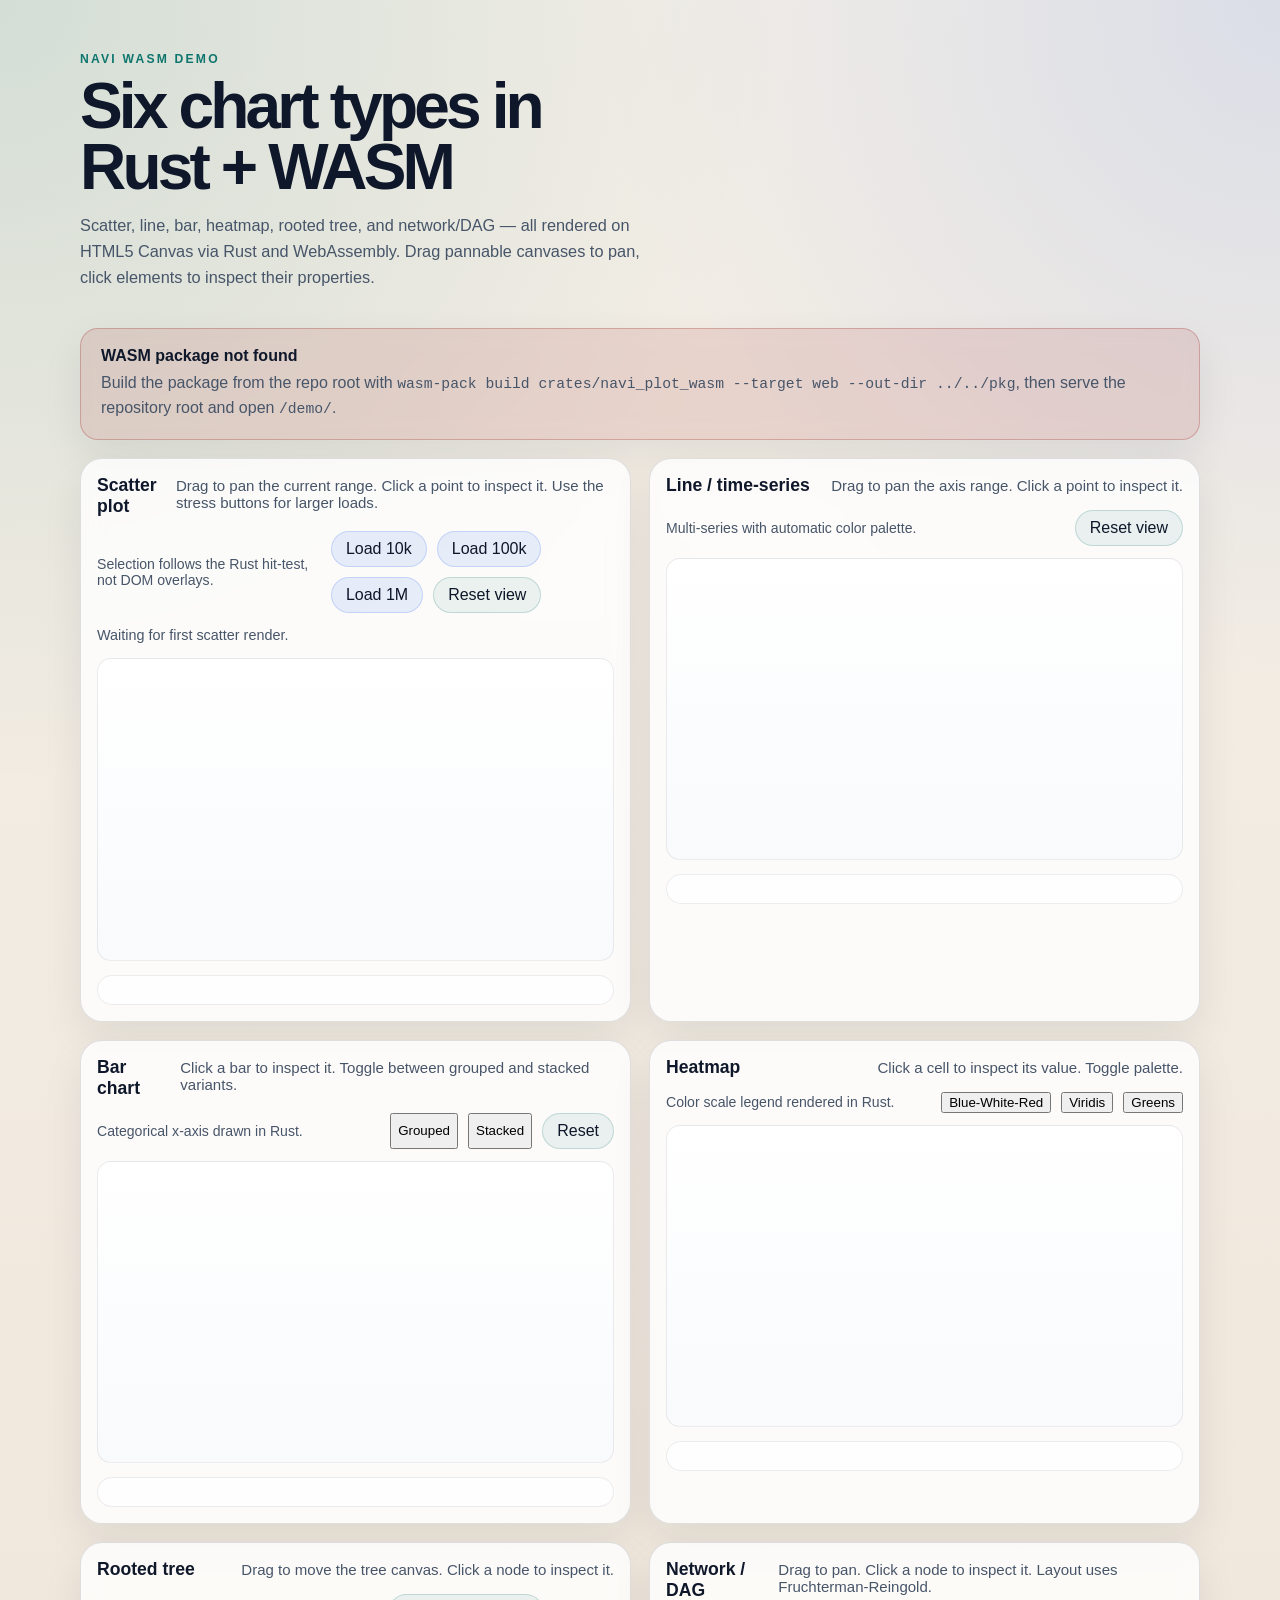
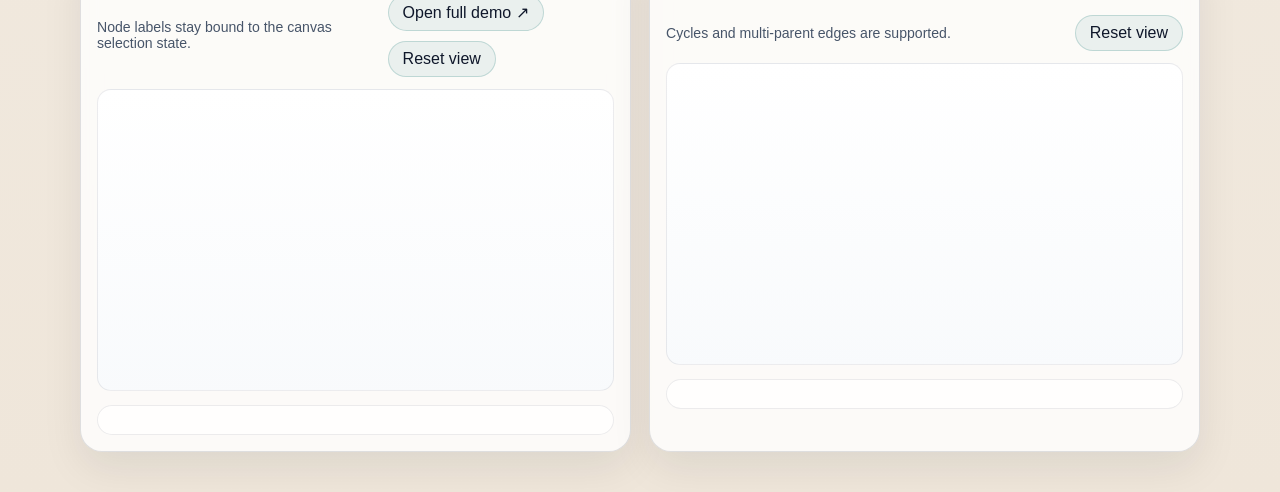
==== demo/index.html @ 3ceff7a8 "feat: add initial navi wasm plotting workspace Includes the core plotting crate, wasm bindings, stat" ====
<!doctype html>
<html lang="en">
  <head>
    <meta charset="utf-8" />
    <meta
      name="viewport"
      content="width=device-width, initial-scale=1, viewport-fit=cover"
    />
    <title>Navi WASM Demo</title>
    <meta
      name="description"
      content="Minimal wasm-pack demo for scatter, line, bar, heatmap, rooted tree, and network plots."
    />
    <link rel="stylesheet" href="./style.css" />
    <script type="module" src="./main.js"></script>
  </head>
  <body>
    <main class="page">
      <section class="hero">
        <p class="eyebrow">Navi WASM demo</p>
        <h1>Six chart types in Rust + WASM</h1>
        <p class="lede">
          Scatter, line, bar, heatmap, rooted tree, and network/DAG — all
          rendered on HTML5 Canvas via Rust and WebAssembly. Drag pannable
          canvases to pan, click elements to inspect their properties.
        </p>
      </section>

      <section class="status-panel" id="status-panel" aria-live="polite">
        <p class="status-title">Loading wasm package...</p>
        <p class="status-body">
          If the package is missing, build it from the workspace root with
          <code>wasm-pack build crates/navi_plot_wasm --target web --out-dir ../../pkg</code>.
        </p>
      </section>

      <section class="grid">
        <article class="card">
          <div class="card-head">
            <h2>Scatter plot</h2>
            <p>Drag to pan the current range. Click a point to inspect it. Use the stress buttons for larger loads.</p>
          </div>
          <div class="card-toolbar">
            <p class="hint">Selection follows the Rust hit-test, not DOM overlays.</p>
            <div class="button-row">
              <button class="stress-button" data-stress-count="10000" type="button">Load 10k</button>
              <button class="stress-button" data-stress-count="100000" type="button">Load 100k</button>
              <button class="stress-button" data-stress-count="1000000" type="button">Load 1M</button>
              <button class="reset-button" id="scatter-reset" type="button">Reset view</button>
            </div>
          </div>
          <p class="metrics-strip" id="scatter-metrics">Waiting for first scatter render.</p>
          <canvas id="scatter-canvas" width="720" height="420"></canvas>
          <section class="details-panel" id="scatter-details" aria-live="polite"></section>
        </article>

        <article class="card">
          <div class="card-head">
            <h2>Line / time-series</h2>
            <p>Drag to pan the axis range. Click a point to inspect it.</p>
          </div>
          <div class="card-toolbar">
            <p class="hint">Multi-series with automatic color palette.</p>
            <button class="reset-button" id="line-reset" type="button">Reset view</button>
          </div>
          <canvas id="line-canvas" width="720" height="420"></canvas>
          <section class="details-panel" id="line-details" aria-live="polite"></section>
        </article>

        <article class="card">
          <div class="card-head">
            <h2>Bar chart</h2>
            <p>Click a bar to inspect it. Toggle between grouped and stacked variants.</p>
          </div>
          <div class="card-toolbar">
            <p class="hint">Categorical x-axis drawn in Rust.</p>
            <div class="button-row">
              <button class="variant-button" id="bar-grouped" type="button">Grouped</button>
              <button class="variant-button" id="bar-stacked" type="button">Stacked</button>
              <button class="reset-button" id="bar-reset" type="button">Reset</button>
            </div>
          </div>
          <canvas id="bar-canvas" width="720" height="420"></canvas>
          <section class="details-panel" id="bar-details" aria-live="polite"></section>
        </article>

        <article class="card">
          <div class="card-head">
            <h2>Heatmap</h2>
            <p>Click a cell to inspect its value. Toggle palette.</p>
          </div>
          <div class="card-toolbar">
            <p class="hint">Color scale legend rendered in Rust.</p>
            <div class="button-row">
              <button class="variant-button" id="heatmap-bwr" type="button">Blue-White-Red</button>
              <button class="variant-button" id="heatmap-viridis" type="button">Viridis</button>
              <button class="variant-button" id="heatmap-greens" type="button">Greens</button>
            </div>
          </div>
          <canvas id="heatmap-canvas" width="720" height="420"></canvas>
          <section class="details-panel" id="heatmap-details" aria-live="polite"></section>
        </article>

        <article class="card">
          <div class="card-head">
            <h2>Rooted tree</h2>
            <p>Drag to move the tree canvas. Click a node to inspect it.</p>
          </div>
          <div class="card-toolbar">
            <p class="hint">Node labels stay bound to the canvas selection state.</p>
            <div class="button-row">
              <a href="./tree/" class="reset-button" style="text-decoration:none">Open full demo ↗</a>
              <button class="reset-button" id="tree-reset" type="button">Reset view</button>
            </div>
          </div>
          <canvas id="tree-canvas" width="720" height="420"></canvas>
          <section class="details-panel" id="tree-details" aria-live="polite"></section>
        </article>

        <article class="card">
          <div class="card-head">
            <h2>Network / DAG</h2>
            <p>Drag to pan. Click a node to inspect it. Layout uses Fruchterman-Reingold.</p>
          </div>
          <div class="card-toolbar">
            <p class="hint">Cycles and multi-parent edges are supported.</p>
            <button class="reset-button" id="network-reset" type="button">Reset view</button>
          </div>
          <canvas id="network-canvas" width="720" height="420"></canvas>
          <section class="details-panel" id="network-details" aria-live="polite"></section>
        </article>
      </section>
    </main>
  </body>
</html>
---- demo/style.css ----
:root {
  color-scheme: light;
  --bg: #f4efe7;
  --bg-2: #efe6da;
  --panel: rgba(255, 255, 255, 0.8);
  --panel-border: rgba(15, 23, 42, 0.12);
  --text: #0f172a;
  --muted: #475569;
  --accent: #0f766e;
  --accent-soft: rgba(15, 118, 110, 0.12);
  --error: #991b1b;
  --error-soft: rgba(153, 27, 27, 0.12);
  --success: #166534;
  --success-soft: rgba(22, 101, 52, 0.12);
}

* {
  box-sizing: border-box;
}

html,
body {
  margin: 0;
  min-height: 100%;
}

body {
  font-family: "Avenir Next", "Segoe UI Variable", "Helvetica Neue", sans-serif;
  color: var(--text);
  background:
    radial-gradient(circle at top left, rgba(15, 118, 110, 0.14), transparent 32%),
    radial-gradient(circle at top right, rgba(37, 99, 235, 0.12), transparent 28%),
    linear-gradient(180deg, var(--bg), var(--bg-2));
}

.page {
  width: min(1120px, calc(100% - 32px));
  margin: 0 auto;
  padding: 32px 0 40px;
}

.hero {
  padding: 20px 0 16px;
}

.eyebrow {
  margin: 0 0 10px;
  letter-spacing: 0.18em;
  text-transform: uppercase;
  font-size: 0.76rem;
  font-weight: 700;
  color: var(--accent);
}

.hero h1 {
  margin: 0;
  max-width: 14ch;
  font-size: clamp(2.4rem, 5vw, 4.6rem);
  line-height: 0.95;
  letter-spacing: -0.06em;
}

.lede {
  margin: 14px 0 0;
  max-width: 62ch;
  color: var(--muted);
  font-size: 1.02rem;
  line-height: 1.6;
}

.status-panel,
.card {
  border: 1px solid var(--panel-border);
  background: var(--panel);
  backdrop-filter: blur(10px);
  box-shadow: 0 16px 40px rgba(15, 23, 42, 0.08);
}

.status-panel {
  margin-top: 22px;
  border-radius: 18px;
  padding: 18px 20px;
}

.status-panel code {
  font-family: ui-monospace, SFMono-Regular, Menlo, Consolas, monospace;
  font-size: 0.92em;
}

.status-title {
  margin: 0;
  font-weight: 700;
}

.status-body {
  margin: 6px 0 0;
  color: var(--muted);
  line-height: 1.55;
}

.status-error {
  border-color: rgba(153, 27, 27, 0.25);
  background: var(--error-soft);
}

.status-success {
  border-color: rgba(22, 101, 52, 0.22);
  background: var(--success-soft);
}

.grid {
  display: grid;
  grid-template-columns: repeat(2, minmax(0, 1fr));
  gap: 18px;
  margin-top: 18px;
}

.card {
  border-radius: 22px;
  padding: 16px;
  overflow: hidden;
}

.card-toolbar {
  display: flex;
  align-items: center;
  justify-content: space-between;
  gap: 16px;
  margin-bottom: 12px;
}

.button-row {
  display: flex;
  gap: 10px;
  flex-wrap: wrap;
}

.card-head {
  display: flex;
  align-items: baseline;
  justify-content: space-between;
  gap: 12px;
  margin-bottom: 14px;
}

.card-head h2 {
  margin: 0;
  font-size: 1.1rem;
}

.card-head p {
  margin: 0;
  color: var(--muted);
  font-size: 0.94rem;
}

.hint {
  margin: 0;
  color: var(--muted);
  font-size: 0.88rem;
}

.reset-button {
  border: 1px solid rgba(15, 118, 110, 0.2);
  background: rgba(15, 118, 110, 0.08);
  color: var(--text);
  border-radius: 999px;
  padding: 8px 14px;
  font: inherit;
  cursor: pointer;
  transition: background 120ms ease, transform 120ms ease;
}

.stress-button {
  border: 1px solid rgba(37, 99, 235, 0.18);
  background: rgba(37, 99, 235, 0.1);
  color: var(--text);
  border-radius: 999px;
  padding: 8px 14px;
  font: inherit;
  cursor: pointer;
  transition: background 120ms ease, transform 120ms ease;
}

.stress-button:hover,
.reset-button:hover {
  background: rgba(15, 118, 110, 0.14);
  transform: translateY(-1px);
}

.stress-button:hover {
  background: rgba(37, 99, 235, 0.16);
}

.stress-button:disabled,
.reset-button:disabled {
  opacity: 0.55;
  cursor: progress;
  transform: none;
}

.metrics-strip {
  margin: 0 0 12px;
  color: var(--muted);
  font-size: 0.9rem;
  line-height: 1.5;
}

canvas {
  width: 100%;
  height: auto;
  display: block;
  border-radius: 14px;
  background: linear-gradient(180deg, rgba(255, 255, 255, 0.96), rgba(248, 250, 252, 0.96));
  border: 1px solid rgba(15, 23, 42, 0.08);
  cursor: grab;
  touch-action: none;
}

canvas.is-dragging {
  cursor: grabbing;
}

.details-panel {
  margin-top: 14px;
  border: 1px solid rgba(15, 23, 42, 0.08);
  border-radius: 16px;
  background: rgba(255, 255, 255, 0.72);
  padding: 14px 16px;
}

.details-panel h3 {
  margin: 0;
  font-size: 1rem;
}

.details-meta,
.details-empty-copy {
  margin: 6px 0 0;
  color: var(--muted);
  line-height: 1.5;
}

.property-list {
  margin: 12px 0 0;
}

.property-row {
  display: grid;
  grid-template-columns: 120px minmax(0, 1fr);
  gap: 10px;
  padding: 8px 0;
  border-top: 1px solid rgba(15, 23, 42, 0.08);
}

.property-row dt {
  font-weight: 700;
}

.property-row dd {
  margin: 0;
  color: var(--muted);
}

.details-panel code {
  font-family: ui-monospace, SFMono-Regular, Menlo, Consolas, monospace;
}

@media (max-width: 900px) {
  .grid {
    grid-template-columns: 1fr;
  }

  .card-head {
    flex-direction: column;
    align-items: flex-start;
  }

  .card-toolbar {
    flex-direction: column;
    align-items: flex-start;
  }

  .property-row {
    grid-template-columns: 1fr;
    gap: 4px;
  }
}
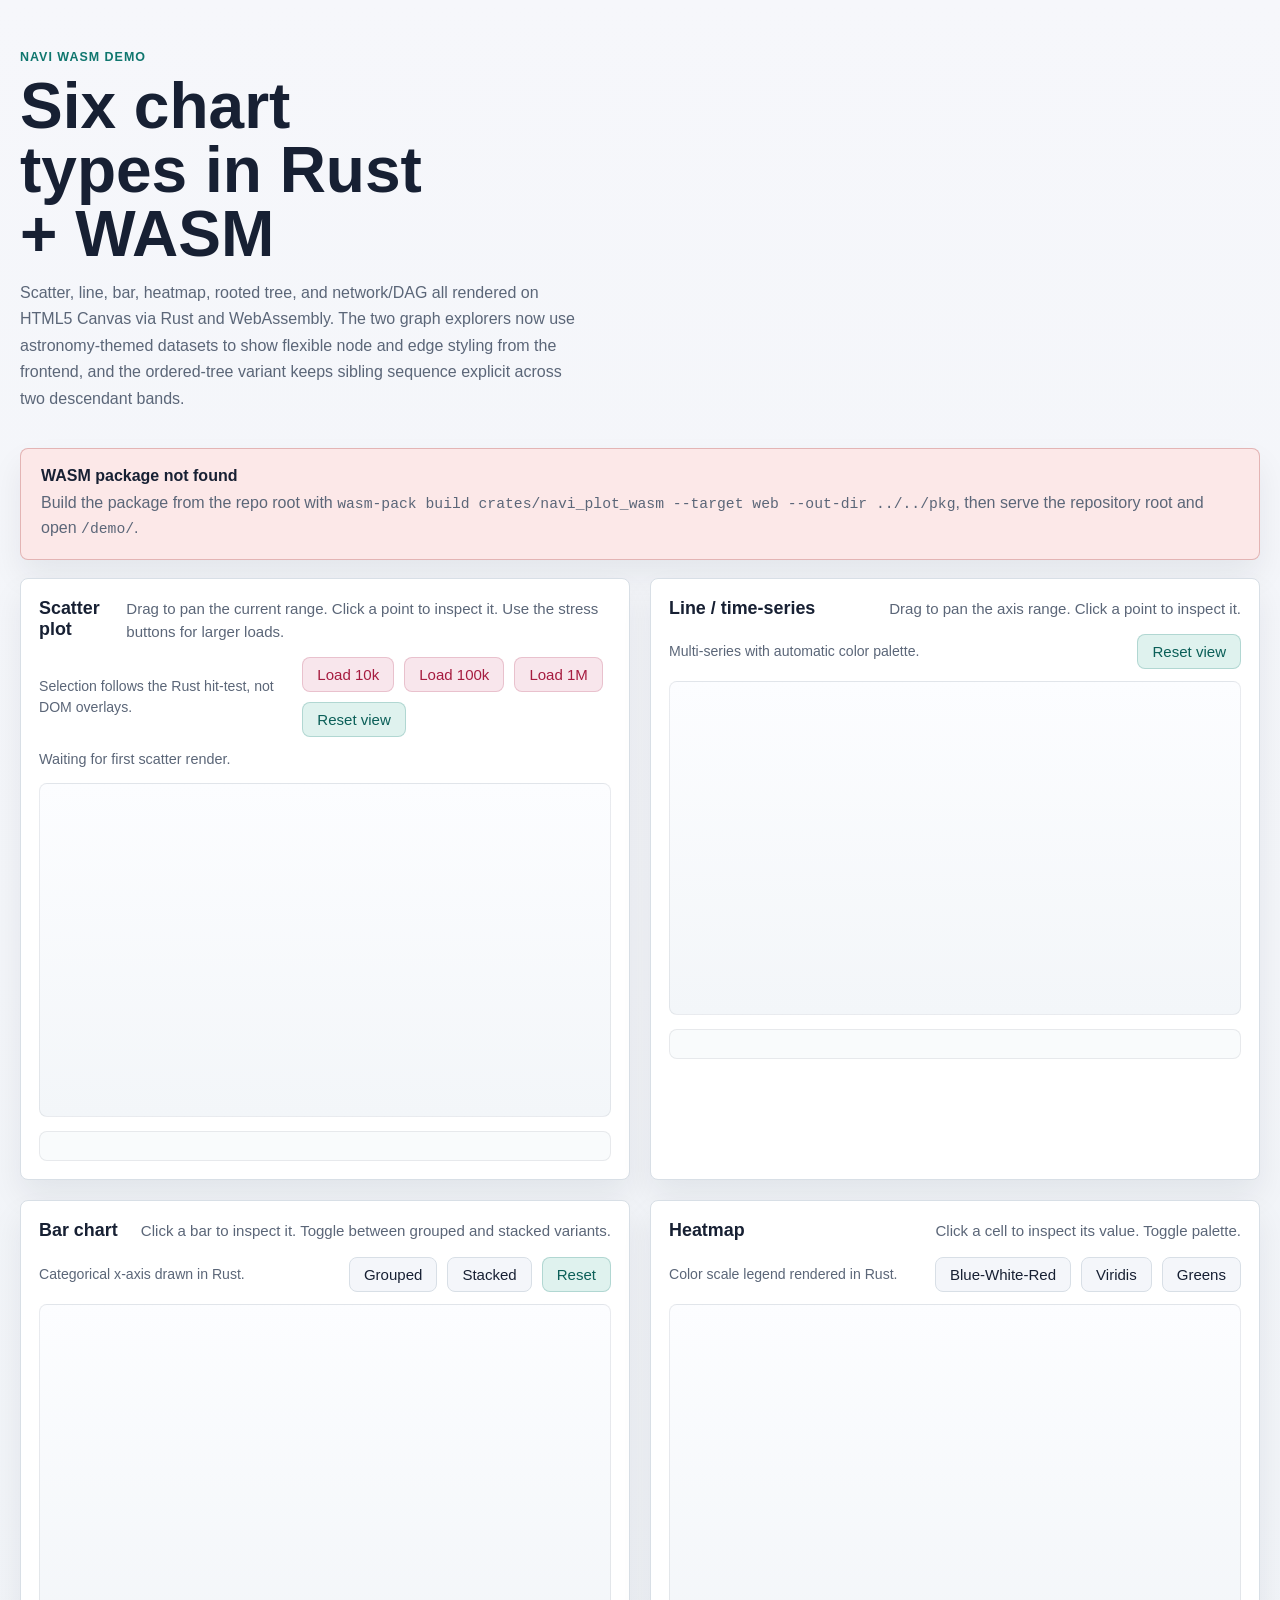
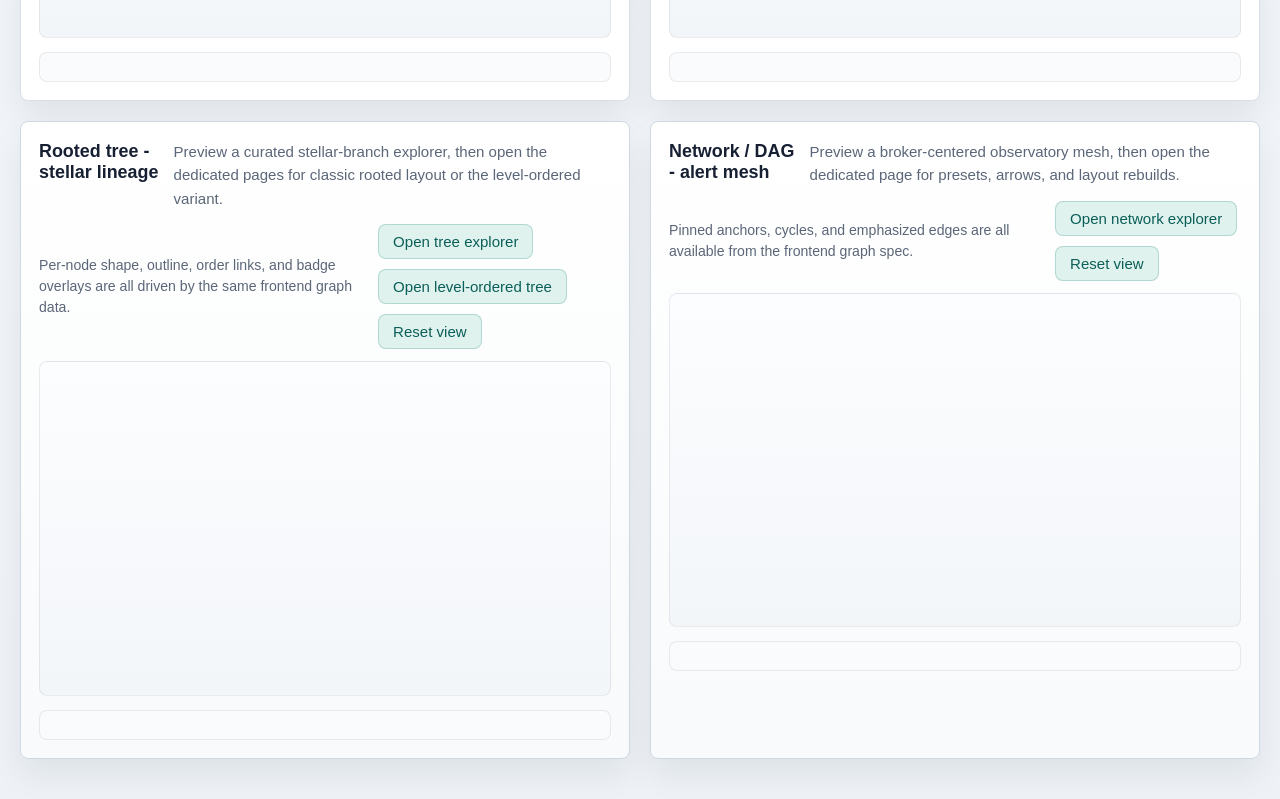
==== commit 7886fc13: "feat(graph): add styling, media, and explorer demos" ====
--- a/demo/index.html
+++ b/demo/index.html
@@ -9,7 +9,7 @@
     <title>Navi WASM Demo</title>
     <meta
       name="description"
-      content="Minimal wasm-pack demo for scatter, line, bar, heatmap, rooted tree, and network plots."
+      content="Minimal wasm-pack demo for scatter, line, bar, heatmap, rooted tree, network plots, and a level-ordered tree explorer."
     />
     <link rel="stylesheet" href="./style.css" />
     <script type="module" src="./main.js"></script>
@@ -20,9 +20,11 @@
         <p class="eyebrow">Navi WASM demo</p>
         <h1>Six chart types in Rust + WASM</h1>
         <p class="lede">
-          Scatter, line, bar, heatmap, rooted tree, and network/DAG — all
-          rendered on HTML5 Canvas via Rust and WebAssembly. Drag pannable
-          canvases to pan, click elements to inspect their properties.
+          Scatter, line, bar, heatmap, rooted tree, and network/DAG all
+          rendered on HTML5 Canvas via Rust and WebAssembly. The two graph
+          explorers now use astronomy-themed datasets to show flexible node and
+          edge styling from the frontend, and the ordered-tree variant keeps
+          sibling sequence explicit across two descendant bands.
         </p>
       </section>
 
@@ -101,15 +103,16 @@
           <section class="details-panel" id="heatmap-details" aria-live="polite"></section>
         </article>
 
-        <article class="card">
+        <article class="card spotlight-card">
           <div class="card-head">
-            <h2>Rooted tree</h2>
-            <p>Drag to move the tree canvas. Click a node to inspect it.</p>
+            <h2>Rooted tree - stellar lineage</h2>
+            <p>Preview a curated stellar-branch explorer, then open the dedicated pages for classic rooted layout or the level-ordered variant.</p>
           </div>
           <div class="card-toolbar">
-            <p class="hint">Node labels stay bound to the canvas selection state.</p>
+            <p class="hint">Per-node shape, outline, order links, and badge overlays are all driven by the same frontend graph data.</p>
             <div class="button-row">
-              <a href="./tree/" class="reset-button" style="text-decoration:none">Open full demo ↗</a>
+              <a href="./tree/" class="card-link">Open tree explorer</a>
+              <a href="./level-ordered-tree/" class="card-link">Open level-ordered tree</a>
               <button class="reset-button" id="tree-reset" type="button">Reset view</button>
             </div>
           </div>
@@ -117,14 +120,17 @@
           <section class="details-panel" id="tree-details" aria-live="polite"></section>
         </article>
 
-        <article class="card">
+        <article class="card spotlight-card">
           <div class="card-head">
-            <h2>Network / DAG</h2>
-            <p>Drag to pan. Click a node to inspect it. Layout uses Fruchterman-Reingold.</p>
+            <h2>Network / DAG - alert mesh</h2>
+            <p>Preview a broker-centered observatory mesh, then open the dedicated page for presets, arrows, and layout rebuilds.</p>
           </div>
           <div class="card-toolbar">
-            <p class="hint">Cycles and multi-parent edges are supported.</p>
-            <button class="reset-button" id="network-reset" type="button">Reset view</button>
+            <p class="hint">Pinned anchors, cycles, and emphasized edges are all available from the frontend graph spec.</p>
+            <div class="button-row">
+              <a href="./network/" class="card-link">Open network explorer</a>
+              <button class="reset-button" id="network-reset" type="button">Reset view</button>
+            </div>
           </div>
           <canvas id="network-canvas" width="720" height="420"></canvas>
           <section class="details-panel" id="network-details" aria-live="polite"></section>
--- a/demo/style.css
+++ b/demo/style.css
@@ -1,17 +1,20 @@
 :root {
   color-scheme: light;
-  --bg: #f4efe7;
-  --bg-2: #efe6da;
-  --panel: rgba(255, 255, 255, 0.8);
-  --panel-border: rgba(15, 23, 42, 0.12);
-  --text: #0f172a;
-  --muted: #475569;
+  --bg: #f6f7fb;
+  --bg-2: #eef2f6;
+  --panel: #ffffff;
+  --panel-border: #d8dfe6;
+  --text: #172033;
+  --muted: #5b6678;
   --accent: #0f766e;
-  --accent-soft: rgba(15, 118, 110, 0.12);
+  --accent-soft: #dff2ee;
+  --accent-ink: #0b5f58;
+  --stress: #a61b3f;
+  --stress-soft: #f8e6ec;
   --error: #991b1b;
-  --error-soft: rgba(153, 27, 27, 0.12);
+  --error-soft: #fce8e8;
   --success: #166534;
-  --success-soft: rgba(22, 101, 52, 0.12);
+  --success-soft: #e9f7ee;
 }
 
 * {
@@ -27,58 +30,53 @@
 body {
   font-family: "Avenir Next", "Segoe UI Variable", "Helvetica Neue", sans-serif;
   color: var(--text);
-  background:
-    radial-gradient(circle at top left, rgba(15, 118, 110, 0.14), transparent 32%),
-    radial-gradient(circle at top right, rgba(37, 99, 235, 0.12), transparent 28%),
-    linear-gradient(180deg, var(--bg), var(--bg-2));
+  background: linear-gradient(180deg, var(--bg), var(--bg-2));
 }
 
 .page {
-  width: min(1120px, calc(100% - 32px));
+  width: min(1240px, calc(100% - 32px));
   margin: 0 auto;
   padding: 32px 0 40px;
 }
 
 .hero {
-  padding: 20px 0 16px;
+  padding: 18px 0 14px;
 }
 
 .eyebrow {
   margin: 0 0 10px;
-  letter-spacing: 0.18em;
+  color: var(--accent);
+  font-size: 0.78rem;
+  font-weight: 700;
+  letter-spacing: 0.08em;
   text-transform: uppercase;
-  font-size: 0.76rem;
-  font-weight: 700;
-  color: var(--accent);
 }
 
 .hero h1 {
   margin: 0;
-  max-width: 14ch;
-  font-size: clamp(2.4rem, 5vw, 4.6rem);
-  line-height: 0.95;
-  letter-spacing: -0.06em;
+  max-width: 12ch;
+  font-size: 4rem;
+  line-height: 1;
 }
 
 .lede {
   margin: 14px 0 0;
-  max-width: 62ch;
-  color: var(--muted);
-  font-size: 1.02rem;
-  line-height: 1.6;
+  max-width: 64ch;
+  color: var(--muted);
+  font-size: 1rem;
+  line-height: 1.65;
 }
 
 .status-panel,
 .card {
   border: 1px solid var(--panel-border);
   background: var(--panel);
-  backdrop-filter: blur(10px);
-  box-shadow: 0 16px 40px rgba(15, 23, 42, 0.08);
+  box-shadow: 0 16px 32px rgba(15, 23, 42, 0.07);
 }
 
 .status-panel {
   margin-top: 22px;
-  border-radius: 18px;
+  border-radius: 8px;
   padding: 18px 20px;
 }
 
@@ -111,14 +109,19 @@
 .grid {
   display: grid;
   grid-template-columns: repeat(2, minmax(0, 1fr));
-  gap: 18px;
+  gap: 20px;
   margin-top: 18px;
 }
 
 .card {
-  border-radius: 22px;
-  padding: 16px;
+  border-radius: 8px;
+  padding: 18px;
   overflow: hidden;
+}
+
+.spotlight-card {
+  background: linear-gradient(180deg, #ffffff, #f8fafb);
+  border-color: #cfd9e1;
 }
 
 .card-toolbar {
@@ -145,58 +148,70 @@
 
 .card-head h2 {
   margin: 0;
-  font-size: 1.1rem;
+  font-size: 1.12rem;
 }
 
 .card-head p {
   margin: 0;
   color: var(--muted);
   font-size: 0.94rem;
+  line-height: 1.55;
 }
 
 .hint {
   margin: 0;
   color: var(--muted);
   font-size: 0.88rem;
-}
-
-.reset-button {
-  border: 1px solid rgba(15, 118, 110, 0.2);
-  background: rgba(15, 118, 110, 0.08);
-  color: var(--text);
-  border-radius: 999px;
+  line-height: 1.5;
+}
+
+.reset-button,
+.stress-button,
+.variant-button,
+.card-link {
+  display: inline-flex;
+  align-items: center;
+  justify-content: center;
+  gap: 8px;
+  border: 1px solid var(--panel-border);
+  border-radius: 8px;
   padding: 8px 14px;
   font: inherit;
+  font-size: 0.94rem;
   cursor: pointer;
-  transition: background 120ms ease, transform 120ms ease;
+  text-decoration: none;
+  transition: border-color 120ms ease, background 120ms ease, color 120ms ease;
+}
+
+.reset-button,
+.card-link {
+  background: var(--accent-soft);
+  color: var(--accent-ink);
+  border-color: rgba(15, 118, 110, 0.22);
 }
 
 .stress-button {
-  border: 1px solid rgba(37, 99, 235, 0.18);
-  background: rgba(37, 99, 235, 0.1);
+  background: var(--stress-soft);
+  color: var(--stress);
+  border-color: rgba(166, 27, 63, 0.18);
+}
+
+.variant-button {
+  background: #f4f6fa;
   color: var(--text);
-  border-radius: 999px;
-  padding: 8px 14px;
-  font: inherit;
-  cursor: pointer;
-  transition: background 120ms ease, transform 120ms ease;
 }
 
 .stress-button:hover,
-.reset-button:hover {
-  background: rgba(15, 118, 110, 0.14);
-  transform: translateY(-1px);
-}
-
-.stress-button:hover {
-  background: rgba(37, 99, 235, 0.16);
+.reset-button:hover,
+.variant-button:hover,
+.card-link:hover {
+  border-color: currentColor;
 }
 
 .stress-button:disabled,
 .reset-button:disabled {
   opacity: 0.55;
   cursor: progress;
-  transform: none;
 }
 
 .metrics-strip {
@@ -210,9 +225,9 @@
   width: 100%;
   height: auto;
   display: block;
-  border-radius: 14px;
-  background: linear-gradient(180deg, rgba(255, 255, 255, 0.96), rgba(248, 250, 252, 0.96));
-  border: 1px solid rgba(15, 23, 42, 0.08);
+  border-radius: 8px;
+  background: linear-gradient(180deg, #fcfdff, #f3f6f9);
+  border: 1px solid rgba(23, 32, 51, 0.08);
   cursor: grab;
   touch-action: none;
 }
@@ -223,9 +238,9 @@
 
 .details-panel {
   margin-top: 14px;
-  border: 1px solid rgba(15, 23, 42, 0.08);
-  border-radius: 16px;
-  background: rgba(255, 255, 255, 0.72);
+  border: 1px solid rgba(23, 32, 51, 0.08);
+  border-radius: 8px;
+  background: #f9fbfc;
   padding: 14px 16px;
 }
 
@@ -238,7 +253,7 @@
 .details-empty-copy {
   margin: 6px 0 0;
   color: var(--muted);
-  line-height: 1.5;
+  line-height: 1.55;
 }
 
 .property-list {
@@ -250,7 +265,7 @@
   grid-template-columns: 120px minmax(0, 1fr);
   gap: 10px;
   padding: 8px 0;
-  border-top: 1px solid rgba(15, 23, 42, 0.08);
+  border-top: 1px solid rgba(23, 32, 51, 0.08);
 }
 
 .property-row dt {
@@ -267,15 +282,20 @@
 }
 
 @media (max-width: 900px) {
+  .page {
+    width: min(100%, calc(100% - 24px));
+    padding: 24px 0 32px;
+  }
+
+  .hero h1 {
+    font-size: 2.8rem;
+  }
+
   .grid {
     grid-template-columns: 1fr;
   }
 
-  .card-head {
-    flex-direction: column;
-    align-items: flex-start;
-  }
-
+  .card-head,
   .card-toolbar {
     flex-direction: column;
     align-items: flex-start;
@@ -286,3 +306,20 @@
     gap: 4px;
   }
 }
+
+@media (max-width: 640px) {
+  .hero h1 {
+    font-size: 2.2rem;
+  }
+
+  .button-row {
+    width: 100%;
+  }
+
+  .reset-button,
+  .stress-button,
+  .variant-button,
+  .card-link {
+    width: 100%;
+  }
+}
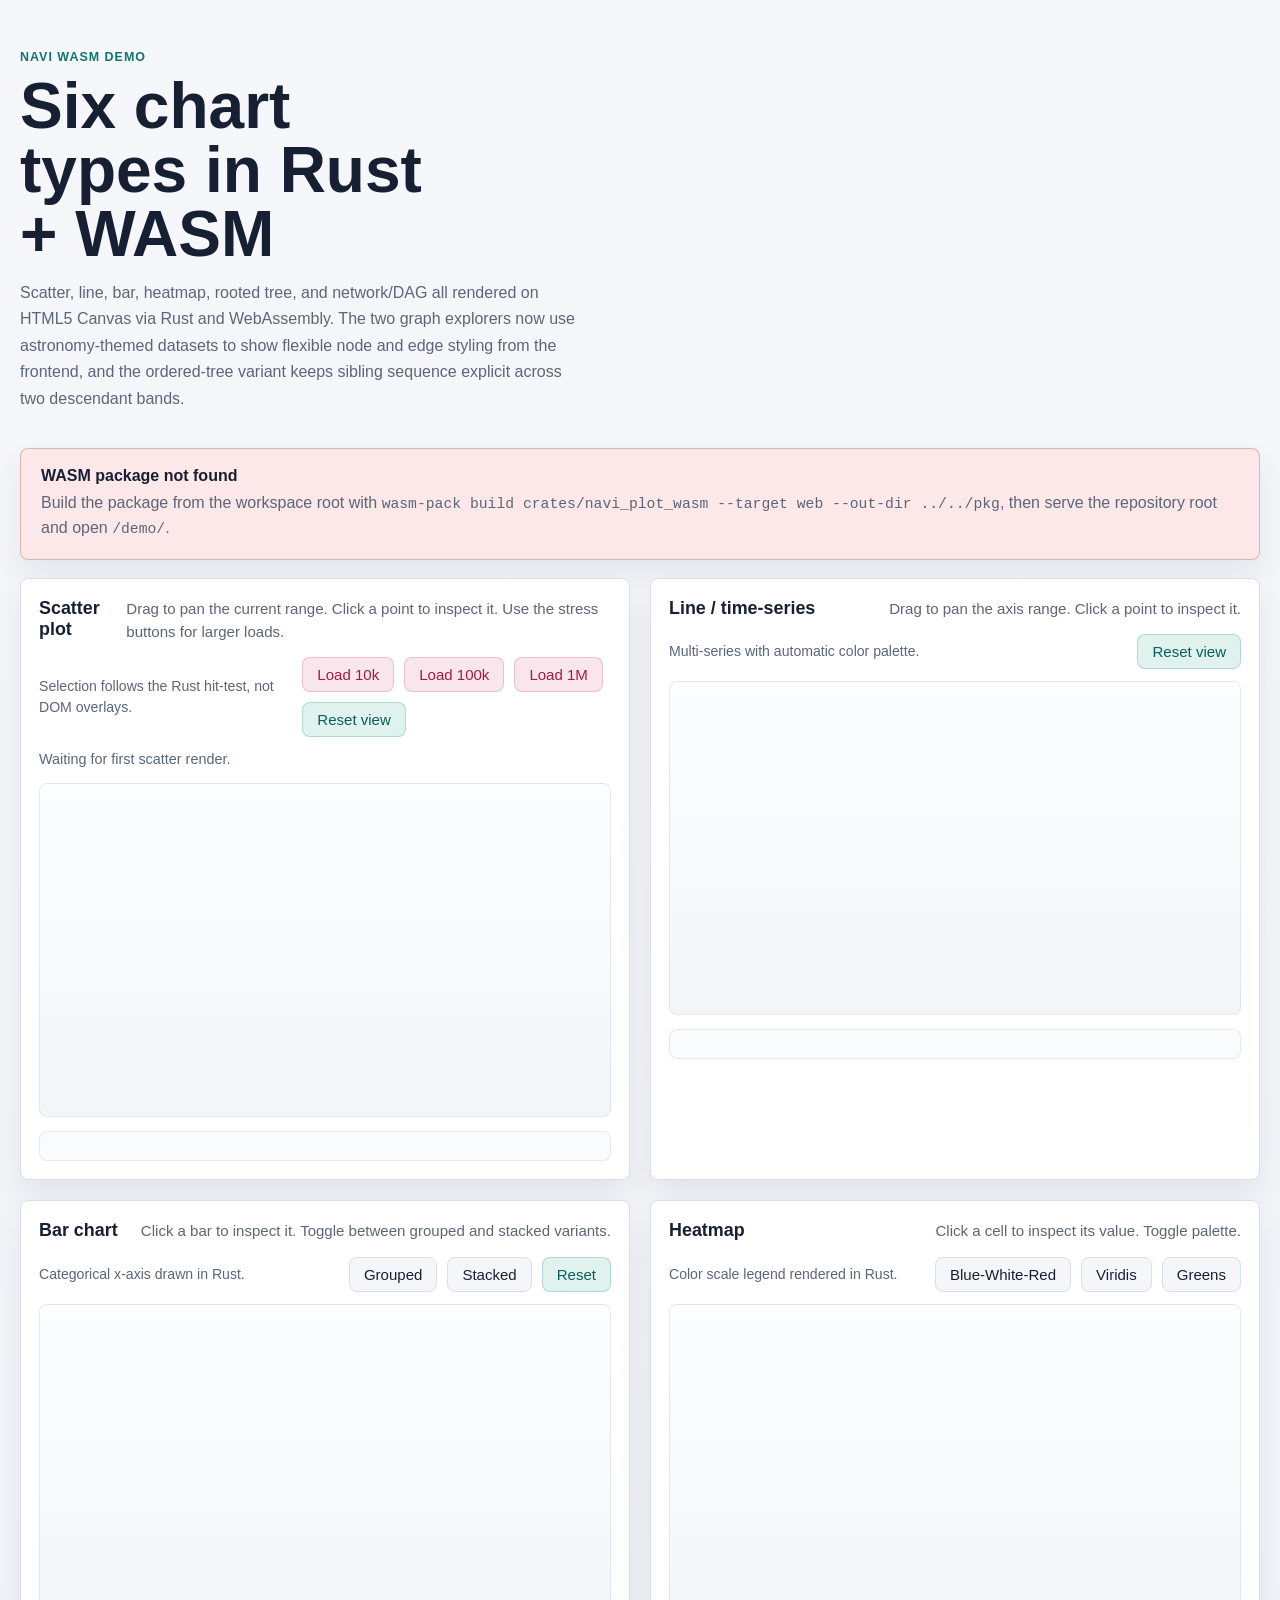
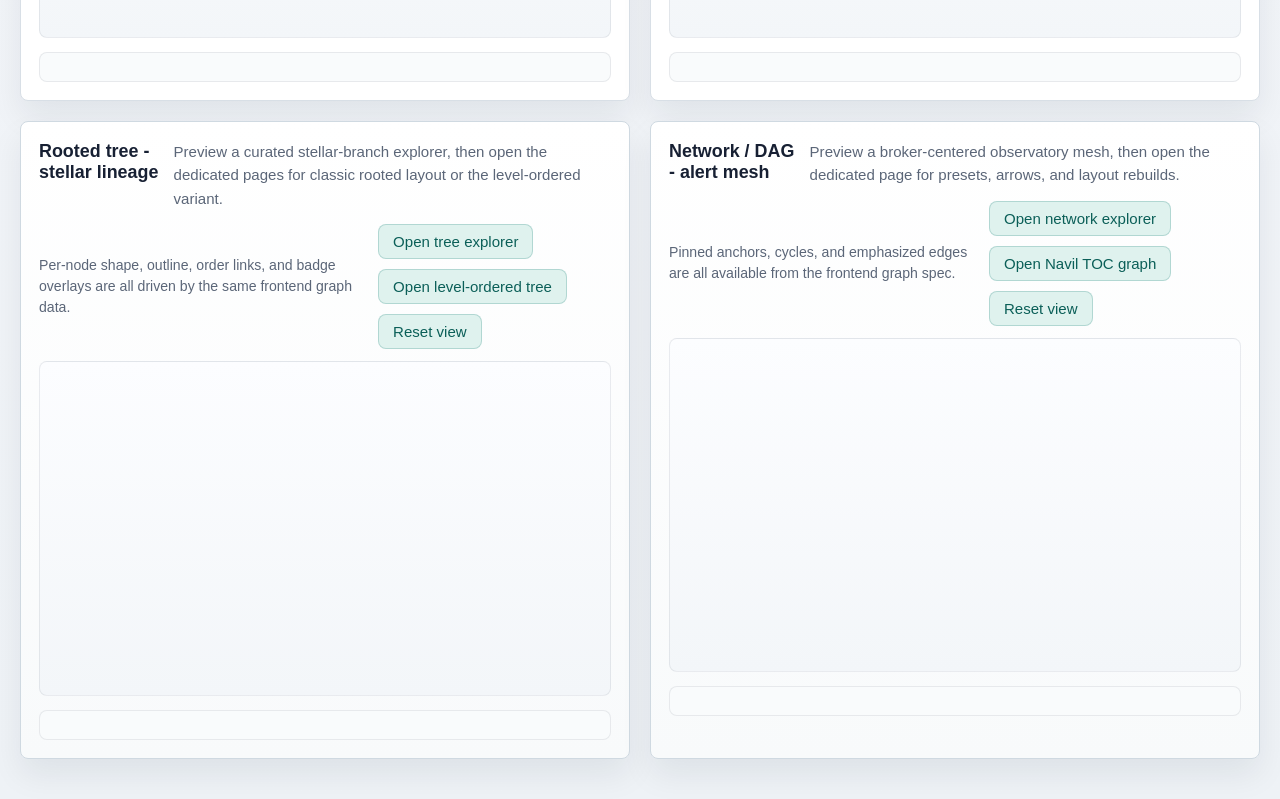
==== commit 4f4cae80: "feat(demo): add navil network graph snapshot" ====
--- a/demo/index.html
+++ b/demo/index.html
@@ -129,6 +129,7 @@
             <p class="hint">Pinned anchors, cycles, and emphasized edges are all available from the frontend graph spec.</p>
             <div class="button-row">
               <a href="./network/" class="card-link">Open network explorer</a>
+              <a href="./navil-network/" class="card-link">Open Navil TOC graph</a>
               <button class="reset-button" id="network-reset" type="button">Reset view</button>
             </div>
           </div>
